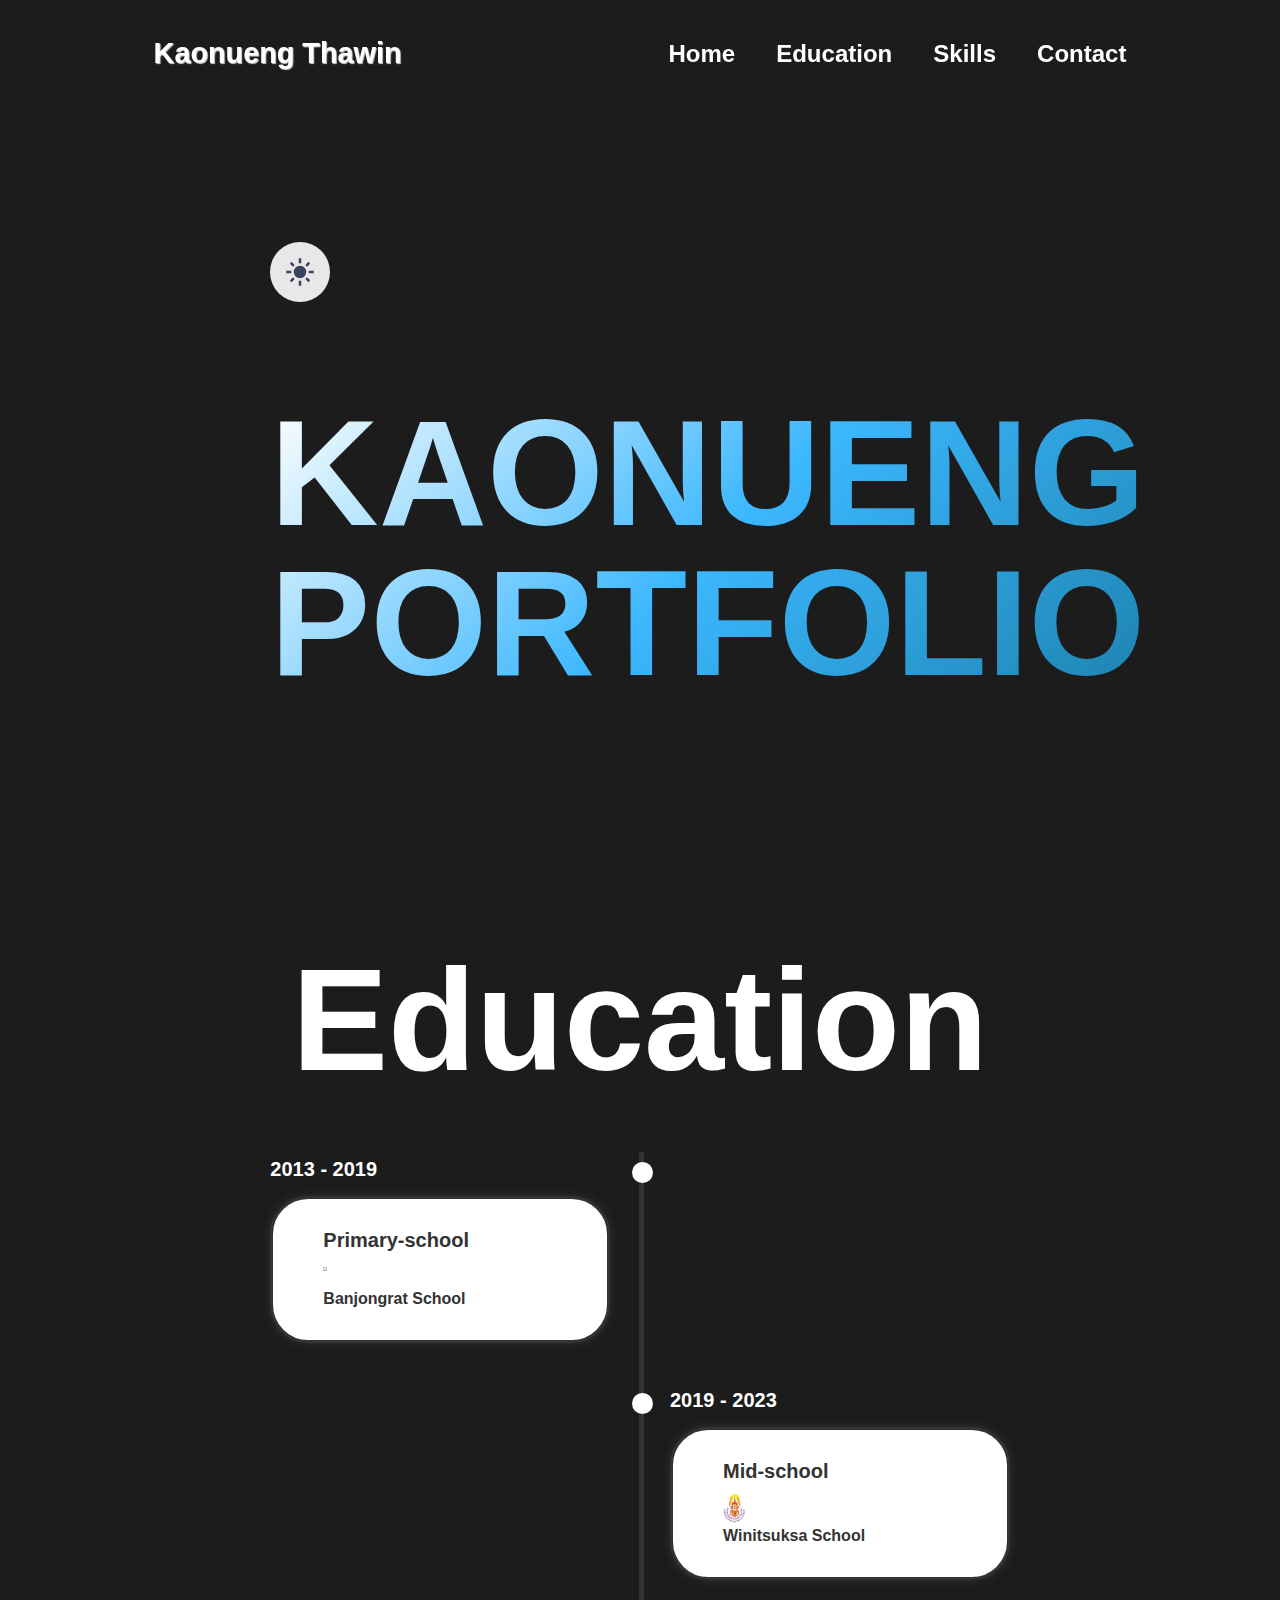
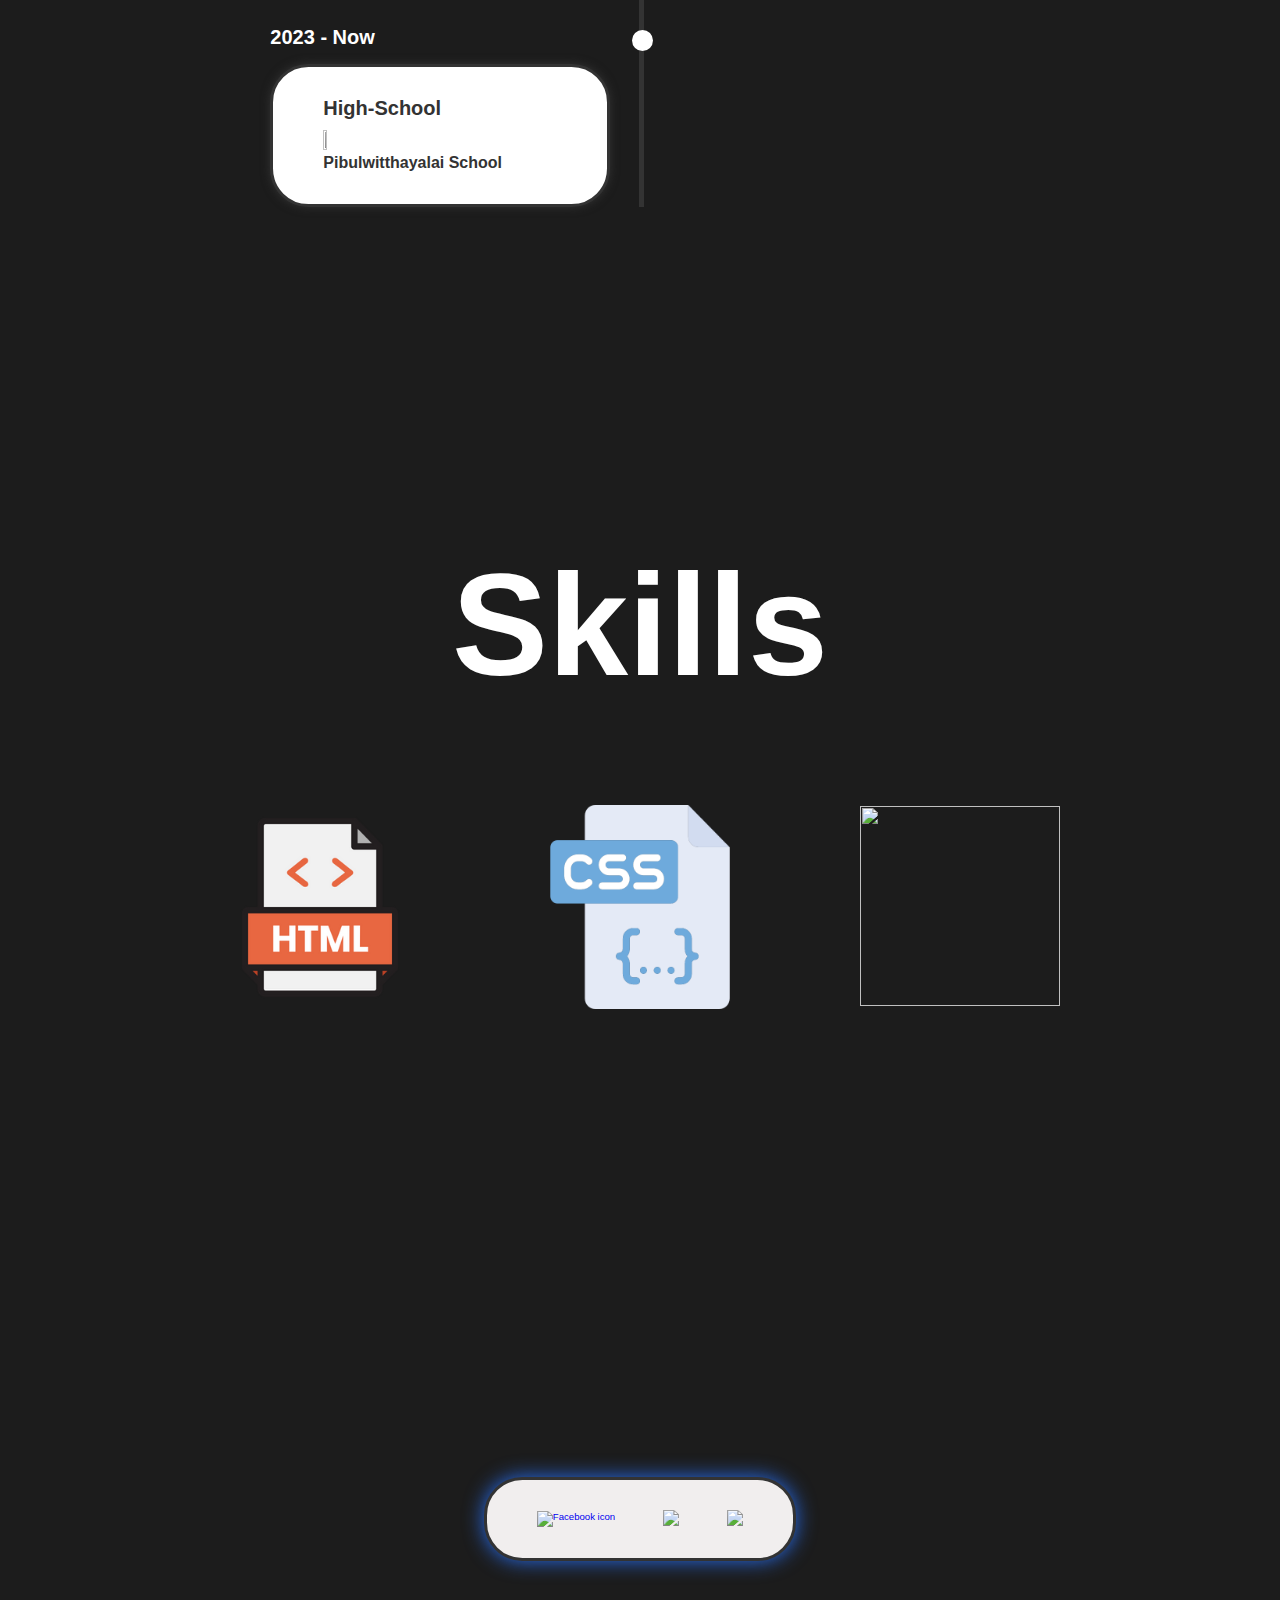
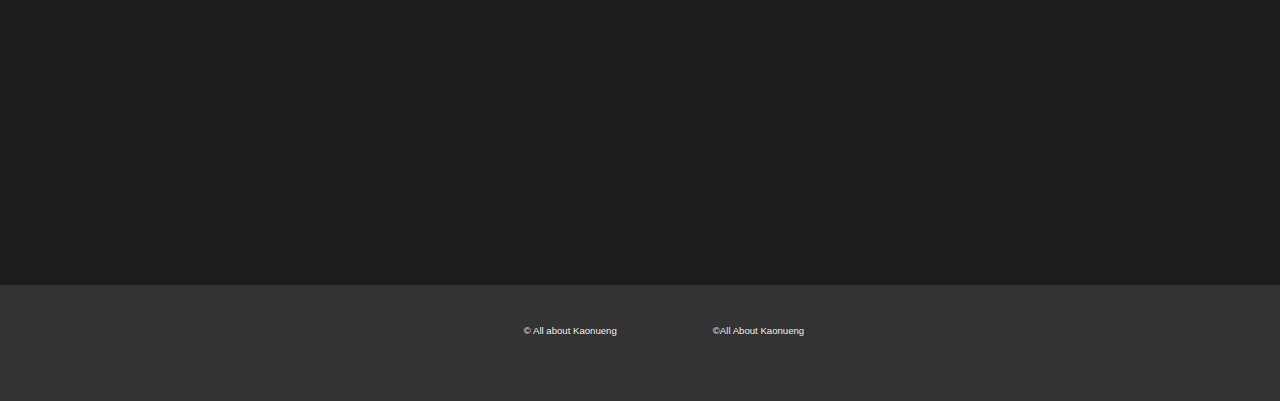
==== index.html @ 50117361 "my commit" ====
<!DOCTYPE html>
<html lang="en">

<head>
    <meta charset="UTF-8">
    <meta name="viewport" content="width=device-width, initial-scale=1.0">
    <link href='https://unpkg.com/boxicons@2.1.4/css/boxicons.min.css' rel='stylesheet'>
    <link rel="stylesheet" href="style.css">
    <title> Kaonueng-Portfolio </title>
    <script type="text/javascript" src="script.js" defer></script>
</head>

<body class="darkmode">

    <header class="header">
        <a href="#home" class="logo">Kaonueng
            Thawin
        </a>


        <nav class="navbar" id="navbar">
            <a class="nav-list" id="Home-list" href="#home">Home</a>
            <a class="nav-list" id="Education-list" href="#education">Education</a>
            <a class="nav-list" id="Skill-list" href="#skill">Skills</a>
            <a class="nav-list" id="Contact-list" href="#contact">Contact</a>
        </nav>
    </header>
    <section class="darkmode-all">

        <section class="home" id="home">
            <button id="theme-switch" class="theme-switch">
                <svg xmlns="http://www.w3.org/2000/svg" height="30px" viewBox="0 -960 960 960" width="50px" fill="">
                    <path
                        d="M480-120q-150 0-255-105T120-480q0-150 105-255t255-105q14 0 27.5 1t26.5 3q-41 29-65.5 75.5T444-660q0 90 63 153t153 63q55 0 101-24.5t75-65.5q2 13 3 26.5t1 27.5q0 150-105 255T480-120Z" />
                </svg>
                <svg xmlns="http://www.w3.org/2000/svg" height="30px" viewBox="0 -960 960 960" width="50px" fill="">
                    <path
                        d="M480-280q-83 0-141.5-58.5T280-480q0-83 58.5-141.5T480-680q83 0 141.5 58.5T680-480q0 83-58.5 141.5T480-280ZM200-440H40v-80h160v80Zm720 0H760v-80h160v80ZM440-760v-160h80v160h-80Zm0 720v-160h80v160h-80ZM256-650l-101-97 57-59 96 100-52 56Zm492 496-97-101 53-55 101 97-57 59Zm-98-550 97-101 59 57-100 96-56-52ZM154-212l101-97 55 53-97 101-59-57Z" />
                </svg>
            </button>
            <div class="home-content">
                <h1 class="home-size">Kaonueng
                    <br>
                    Portfolio
                </h1>
            </div>
        </section>
        <section class="darkmode-all" id="education">
            <h2 class="heading">Education</h2>

            <div class="timeline-items">

                <div class="timeline-item">
                    <div class="timeline-dot"></div>
                    <div class="timeline-date">2013 - 2019</div>
                    <div class="timeline-content1">
                        <h3 class="base">Primary-school</h3>
                        <img src="https://www.banjongrat.ac.th/wp-content/uploads/2024/08/%E0%B9%82%E0%B8%A5%E0%B9%82%E0%B8%81%E0%B9%89-60-%E0%B8%9B%E0%B8%B5-500x500-2.png"
                            width="240px" height="270px">
                        <p class="base"> Banjongrat School</p>
                    </div>

                </div>

                <div class="timeline-item">
                    <div class="timeline-dot"></div>
                    <div class="timeline-date">2019 - 2023</div>
                    <div class="timeline-content2">
                        <h3> Mid-school</h3>
                        <img src="winit.jpg" width="240px" height="270px">
                        <p class="base">Winitsuksa School</p>
                    </div>
                </div>
                <div class="timeline-item">
                    <div class="timeline-dot"></div>
                    <div class="timeline-date">2023 - Now</div>
                    <div class="timeline-content3">
                        <h3> High-School</h3>
                        <img src="https://upload.wikimedia.org/wikipedia/th/3/37/PBlogo.gif" alt="">
                        <p class="base">Pibulwitthayalai School</p>
                    </div>
                </div>
            </div>
        </section>
        <section class="darkmode-all">

            <section class="skill" id="skill">
                <h2 class="heading">Skills</h2>

                <div class="skill-container">
                    <div class="skill-box1">
                        <div class="skill-info1">
                            <img class="image-size" src="image (1).png" width="200px" height="300px">
                            <p> </p>
                        </div>
                    </div>

                    <div class="skill-box2">
                        <div class="skill-info2">
                            <h4></h4>
                            <img class="image-size" src="image (2).png" width="200px" height="300px">
                            <p></p>
                        </div>
                    </div>
                    <div class="skill-box3">
                        <div class="skill-info3">
                            <h4></h4>
                            <img class="image-size" src="https://cdn-icons-png.flaticon.com/512/136/136530.png" alt=""
                                width="200px" height="200px">
                        </div>
                    </div>
                </div>
            </section>
        </section>
        <section class="contact" id="contact">
            <h2 class="contact-head"></h2>
            <div class="social-container">
                <nav class="social">

                    <div class="ig">
                        <a href="https://www.instagram.com/tn_thawin/" target="_blank">
                            <img class="image-size"
                                src="https://cdn.iconscout.com/icon/free/png-256/free-instagram-logo-icon-download-in-svg-png-gif-file-formats--share-image-chat-social-media-pack-logos-icons-1466166.png?f=webp"
                                alt="Facebook icon" width="200px"> </a>
                    </div>
                    <div class="fb">
                        <a href="https://www.facebook.com/kaonueng.thawin" target="_blank">
                            <img class="image-size" src="https://img.icons8.com/ios11/512/facebook-new.png"
                                width="200px"> </a>
                    </div>
                    <div class="git">
                        <a href="https://github.com/Thawin2551" target="_blank">
                            <img class="image-size" src="https://cdn-icons-png.flaticon.com/512/25/25231.png"
                                width="200px"> </a>
                    </div>
                </nav>
            </div>
            </div>
        </section>
    </section>
    <footer class="footer">
        <div class="social">

            <p class="copyright">
            <p>&copy; All about Kaonueng</p>
            </p>
            &copy;All About Kaonueng
        </div>
    </footer>
</body>

</html>
---- style.css ----
#menu-icon {
    display: none;
}

*{
    margin: 0;
    padding: 0;
    box-sizing: border-box;
    text-decoration: none;
    border: none;
    outline: none;
    scroll-behavior: smooth;
    font-family: sans-serif;
    background-color :;
}

html{
    font-size: 60%;
    overflow-x: hidden;
}

body{
    background-color: #ffffff;
    color: #333;
    background-color: var(--base-color);
    color:var(--text-color);
    background:var(--)
}
.header{
    position: fixed;
    top: -1px;
    left: 0;
    width: 100%;
    padding: 4rem 12% 4rem;
    background: #ffffff transparent;
    backdrop-filter: blur(10px);
    display: flex;
    justify-content: space-between;
    align-items: center;
    z-index: 5;
}
.logo{
    font-size: 3rem;
    color: #333;
    font-weight: 800;
    cursor: pointer;
    transition: 0.3s ease;
    text-shadow: 1px 1px 1px #D3D3D3;
    color:var(--text-color)
}

.logo:hover{
    transform: scale(1.2);
} 

.logo span{
    text-shadow: 0 0 25px #EDEDED;
    text-shadow: 1px 1px 1px #D3D3D3;
    text-shadow: 1px 4px 1px #D3D3D3;
    text-shadow: 1px 2px 1px #D3D3D3;
    text-shadow: 1px 3px 1px #D3D3D3;
}
.navbar{
    color:var(--text-color)
    
}
.navbar a{
    
    font-size: 2.5rem;
    color: #333;
    margin-left: 4rem;
    font-weight: bold;
    border-bottom: 3px solid transparent;
    color:var(--text-color);
    transition: 0.3s ease-in-out;
    
}
.navbar:hover{
    transform: scale(1.1); 
    transition: 0.4s ease-in-out;
}
#Home-list:hover{
    color:orange;
    transition: 0.3s ease-in-out;
    animation-name: move;
    text-decoration: underline;
}
#Education-list:hover{
    color:rgb(31, 145, 198);
    transition: 0.3s ease-in-out;
    text-decoration: underline
}
#Skill-list:hover{
    color:rgb(38, 188, 46);
    transition: 0.3s ease-in-out;
    text-decoration:    underline;
}
#Contact-list:hover{
    color:rgb(189, 161, 161);
    transition: 0.3s ease-in-out;
    text-decoration: underline;
}
.navbar a.active{
    color: #414833;
    border-bottom: 3px solid #414833;
}

section{
    min-height: 60vh;
    padding: 10rem 12% 10rem;
    margin-bottom: 0;
    
}
/*
*/
.section{
    background-color: #000000;
    color: #333;
    background-color:var(--text-color);
    color:var(--text-color)
}








.span{
    color: #333;
}
.logo span{
    color: #333;
}
.home-content h3{
    margin-bottom: 2rem;
    margin-top: 1rem;
    font-size: 3.5rem;
}
.home-content h1{ /* font size ของ Kaonueng-PortFolio*/
    font-size: 7.5rem;
    font-weight: bold;
    margin-top: 10rem;
    line-height: 1;
    transition: 0.3s;
    text-transform: uppercase;
  background-image: linear-gradient(
    -225deg,
    #ffffff 0%,
    #3cb7fe 29%,
    #127194 67%,
    #ffffff 100%
  );
  background-size: auto auto;
  background-clip: border-box;
  background-size: 200% auto;
  color: #fff;
  background-clip: text;
  -webkit-text-fill-color: transparent;
  -webkit-background-clip: text;
  -webkit-text-fill-color: transparent;
  animation: textclip 4s linear infinite;
  display: inline-block;
      font-size: 150px;
      background-image: linear-gradient(
        
      );
}
.home-content:hover{
    transform: scale(1.1);
    transition: 0.3s ease;
}
.home-content p{
    font-size: 1.5rem;
    font-weight: bold;
    line-height: 1.8;
    max-width: 1000px;
}

.social-icons{
    display: inline-flex;
    justify-content: center;
    align-items: center;
    gap: 20px;
    background: transparent;
    font-size: 2.5rem;
    border-radius: 50%;
    color: #333;
    margin: 3rem 1.5rem 3rem 0;
    transition: 0.3s ease-in-out;
}

.footer{
    position: relative;
    bottom: 0;
    width: 100%;
    padding: 40px 0;
    background-color: #333;
}

.footer .social{
    text-align: center;
    padding-bottom: 25px;
    color: #ededed;
}
.footer .social a{
    font-size: 40px;
    color: #EDEDED;
    border: 1px solid #ededed;
    width: 45px;
    height: 43px;
    display: inline-block;
    text-align: center;
    border-radius: 50%;
    margin: 0 10px;
    transition: 0.3s ease-in-out;
}
.footer .social a:hover{
    transform: scale(1.2)translateX(-10px);
    background-color: #EDEDED;
    color: #333;
    box-shadow: 0 0 25px #EDEDED;
}
.footer ul{
    margin-top: 0;
    padding: 0;
    font-size: 18px;
    line-height: 1.6;
    margin-bottom: 0;
    text-align: center;
    color: #EDEDED;
    list-style: none;
}

.social-icons a{
    color: #333;
    transform: scale(1.3)translateY(-5px);
    box-shadow: 0 0 25px #333;
    background-color: transparent;
    width: 35px;
    height: 35px;
    border-radius: 50%;
    border: solid #333 1px;
    display: grid;
    place-items: center;
} 

.social-icons a:hover{
    transform: scale(1.5);
    transition: 0.3s ease-out;
    background-color: #333;
    color: #EDEDED;
}

.btn{
    display: inline-block;
    padding: 1rem 2.8rem;
    background: #333;
    box-shadow: 0 0 25px #333;
    border-radius: 2px solid transparent;
    font-size: 1.6rem;
    color: #EDEDED;
    border: 2px solid transparent;
    letter-spacing: 0.1rem;
    font-weight: bold;
    transition: 0.3s ease-in-out;
    cursor: pointer;
}
.btn:hover{
    transform: scale(1.1);
    box-shadow: 0 0 50px #414833 ;
    background-color: #414833;
}
.btn-group{
    display: flex;
    align-items: center;
    gap: 1.5rem;
}
.btn-group a:nth-of-type(2){
    background-color: #EDEDED;
    color: #333;
    border: 2px solid #333;
    box-shadow: 0 0 25px transparent;
}
.btn-group a:nth-of-type(2):hover{
    box-shadow: 0 0 25px #333;
    background: #333;
    color: #EDEDED;
}

.heading{
    position: relative;
    font-size: 15rem;
    text-align: center;
    margin: 5rem 0;
    color:rgb(0, 0, 0)
    color:var(--text-color);
}
.heading {
  position: relative;
}

.education{
    padding: 100px 15px;
    background-color: #ffffff;
    
    
}

.education h2{
    margin-bottom: 5rem;
    color:var(--text-color)
}

.timeline-items{
    max-width: 1200px;
    margin: auto;
    display: flex;
    flex-wrap: wrap;
    position: relative; 
    
}

.timeline-items:before{
    content: "";
    position: absolute;
    width: 5px;
    height: 100%;
    background-color: #333;
    left: calc(50% - 1px);
}

.timeline-item{
    margin-bottom: 40px;
    width: 100%;
    position: relative;
}
.timeline-item:last-child{
    margin-bottom: 0;
}
.timeline-item:nth-child(odd){
    padding-right: calc(50% + 30px);
}
.timeline-item:nth-child(even){
    padding-left: calc(50% + 30px);
}
.timeline-dot{
    height: 21px;
    width: 21px;
    background-color: #010000;
    box-shadow: 0 0 25px #333
                0 0 50px #333;
    position: absolute;
    left: calc(50% - 8px);
    border-radius: 50%;
    top: 10px;
    background-color: var(--text-color);
}

.timeline-date{
    font-size: 20px;
    font-weight: bold;
    color: #333;
    margin: 6px 0 15px;
    color:var(--text-color)
}
.timeline-content1{
    background-color: #ffffff;
    border: 3px solid #333;
    padding: 30px 50px;
    border-radius: 4rem;
    box-shadow: 0 0 10px #333;
    cursor: pointer;
    transition: 0.3s ease-in-out;
}
.timeline-content1:hover{
    transform: scale(1.05);
    box-shadow: 0 0 50px rgb(65, 66, 65);
    border: 3px solid rgb(0, 255, 132);
}

.timeline-content1 img{
    width: 10%;
    height: 10%;
}

.timeline-content1 h3{
    font-size: 20px;
    color: #333;
    margin: 0 0 10px;
    font-weight: bold;
}
.timeline-content1 p{
    color: #333;
    font-size: 16px;
    font-weight: bold;
    line-height: 22px;
}
.timeline-content2{
    background-color: #ffffff;
    border: 3px solid #333;
    padding: 30px 50px;
    border-radius: 4rem;
    box-shadow: 0 0 10px #333;
    cursor: pointer;
    transition: 0.3s ease-in-out;
}
.timeline-content2:hover{
    transform: scale(1.05);
    box-shadow: 0 0 50px rgb(240, 48, 80);
    border:3px solid yellow;

}

.timeline-content2 img{
    width: 10%;
    height: 10%;
}

.timeline-content2 h3{
    font-size: 20px;
    color: #333;
    margin: 0 0 10px;
    font-weight: bold;
}
.timeline-content2 p{
    color: #333;
    font-size: 16px;
    font-weight: bold;
    line-height: 22px;
}
.timeline-content3{
    background-color: #ffffff;
    border: 3px solid #333;
    padding: 30px 50px;
    border-radius: 4rem;
    box-shadow: 0 0 10px #333;
    cursor: pointer;
    transition: 0.3s ease-in-out;
}
.timeline-content3:hover{
    transform: scale(1.05);
    box-shadow: 0 0 50px rgb(72, 160, 21);
    border: 3px solid rgb(244, 13, 13);
}

.timeline-content3 img{
    width: 10%;
    height: 10%;
}

.timeline-content3 h3{
    font-size: 20px;
    color: #333;
    margin: 0 0 10px;
    font-weight: bold;
}
.timeline-content3 p{
    color: #333;
    font-size: 16px;
    font-weight: bold;
    line-height: 22px;
}

::-webkit-scrollbar{
    width: 15px;
}
::-webkit-scrollbar-thumb{
    background-color: #bbbbbb;
}
::-webkit-scrollbar-track{
    background-color: #D3D3D3;
    width: 50px;
}
.heading{
    cursor: pointer;
    transition: 0.3s ease-in-out;
}
.heading:hover{
    transform: scale(1.1);
    box-shadow: #3b66d2;
    
}

.skill{
    background: #ffffff;
    color: #333;
    color:var(--text-color);
    background-color: var(--base-color);
}
.skill h2{
    margin-bottom: 5rem;
    color: #333;
    color:var(--text-color)
}

.skill-container{
    display: flex;
    /* grid-template-columns: repeat(2,1fr); */
    align-items: center;
    gap: 2.5rem;
    justify-content: center;
}
.skill-box1{
    background-color: #ffffff;
    
    cursor: pointer;
    transition: 0.4s ease-in-out;
    background-color: var(--base-color);
}
.skill-box1:hover{
    background-color: #d97517;
    
    border: 2px solid #b83a14;
    box-shadow: 0 0 25px #b83a14;
    transform: scale(1.05);
    transition: 0.3s;
}
.skill-box2{
    background-color: #ffffff;
    
    cursor: pointer;
    transition: 0.4s ease-in-out;
    background-color: var(--base-color);
}
.skill-box2:hover{
    background-color: #286ded;
    
    border: 2px solid #264de4;
    box-shadow: 0 0 25px #264de4;
    transform: scale(1.03);
    transition: 0.3s;
}
.skill-box1 .skill-info1{
    display: flex;
    flex-direction: column;
    text-align: left;
    max-height: 300px;
    justify-content: left;
    align-items: baseline;
    padding: 5rem 5rem;
    
    
}
.skill-box2 .skill-info2{
    display: flex;
    flex-direction: column;
    text-align: left;
    max-height: 300px;
    justify-content: left;
    align-items: baseline;
    padding: 5rem 5rem;
    
    
}
.skill-box3{
    display: flex;
    flex-direction: column;
    text-align: left;
    max-height: 300px;
    justify-content: left;
    align-items: baseline;
    padding: 5rem 5rem; 
}
.skill-box3:hover {
    background-color: #eec642;
    
    border: 2px solid #f3b720;
    box-shadow: 0 0 25px #e49526;
    transform: scale(1.03);
    transition: 0.3s;
}

.skill-info1 h4{
    font-size: 3rem;
    font-weight: bold;
    line-height: 2;
}
.skill-info1:hover h4{
    color: #b83a14;
    font-size: 3rem;
    font-weight: bold;
    line-height: 2;
}
.skill-info2 h4{
    font-size: 3rem;
    font-weight: bold;
    line-height: 2;
}
.skill-info2:hover h4{
    color: #264de4;
    font-size: 3rem;
    font-weight: bold;
    line-height: 2;
}
.skill-info1 p{
    font-size: 1.6rem;
    font-weight: bold;
    max-height: 100px;
    line-height: 1.7;
    margin: auto;
    justify-content: center;
}
.skill-info2 p{
    font-size: 1.6rem;
    font-weight: bold;
    max-height: 100px;
    line-height: 1.7;
    margin: auto;
    justify-content: center;
}


.contact {
    justify-content: center;
    display: flex;
    flex-wrap: nowrap;
    align-items: center;
    transition: 0.3s ease-in-out;
}
.social{
    justify-content: center;
    display: flex;
    align-items: center;
    gap: 5rem;
}
.social-container{
    background-color: #f1eeee;
    border: 3px solid #333;
    padding: 30px 50px;
    border-radius: 4rem;
    box-shadow: 0 0 20px #286ded;
    cursor: pointer;
    transition: 0.3s ease-in-out;;
    background-color:
}
.social-container:hover{
    transform: scale(1.05);
    box-shadow: 0 0 50px #333;
    border: 3px solid #333;
}
.fb:hover{
    transform: scale(1.1);
    transition: 0.3s ease-in-out;
}
.ig:hover{
    transform: scale(1.1);
    transition: 0.3s ease-in-out;
}
.git:hover{
    transform: scale(1.1);
    transition: 0.3s ease-in-out;
}

@media(max-width:991px){
    .header{
        padding: 2rem 3%;
        font-size: 0.3rem;
    }
    .heading{
        font-size: 9rem;
    }
    .home-content h1{
        font-size:100px
    }
    section{
        padding: 10rem 3% 2rem;
    }
    .navbar {
        display:flex;
        flex-direction: row
    }
    .timeline-item::before{
        left: 7px;
    } 
    .timeline-item:nth-child(odd){
        padding-right: 0;
        text-align: left;
    }
    .timeline-item:nth-child(odd),
    .timeline-item:nth-child(even){
        padding-left: 37px;
    }
    .timeline-dot{
        left: 0;
    }
    .skill{
        padding-bottom: 7rem;
        flex-wrap: wrap;
    }
    .HTML .CSS{
        grid-template-columns: repeat(1,1fr);
    }
    
    .footer {
        padding: 2rem 3%;
    }
    /* #menu-icon {
        display: none;
    } */
    
    .skill-container{
        display: flex;
        justify-content: center;
        align-items: center;
        flex-direction: column;
    }
    .social{
        justify-content: center;
        align-items: center;
        display: flex;
        flex-direction: column;
        gap: 1rem;
    }
}
@media(max-width:895px){
    #menu-icon{
        display: block;
        font-size: 30px;
        
    }
    .home{
        flex-direction: column-reverse;
        margin: 5rem 4rem;
    }
    .home-content h3{
        font-size: 8rem;
        margin-top: 3rem;
    }
    .home-content p{
        max-width: 600px;
        margin: 0 auto;
    }
    .skill h2{
        margin-bottom: 3rem;
    }
    .contact{
        background-color: #ffffff;
        background-color: var(--base-color);
    }
    .contact h2{
        margin-bottom: 3rem;
        color: #333;
    }
}
@media (max-width:700px) {
    .home-content h1{
        font-size:80px;
    }
    .navbar a{
        font-size: 2rem;
        margin-left: 2rem;
    }
    .logo{
        font-size: 2.5rem;
    }
}
@media (max-width:525px) {
    .home-content h1{
        font-size:60px;
    }
    .navbar a{
        font-size: 1.5rem;
        margin-left: 1rem;
        display: flex;
    }
    .logo {
        font-size: 2rem;
    }
}
@media (max-width: 480px) {
   section{
         padding: 10rem 3% 2rem;
         min-height: 50vh;
   }
   .image-size{
       width: 100px;
       height: 100px;
   }
   .heading{
       padding: 2rem 3%;
       font-size: 50px;
   }
}
@media (max-width:360px){
    section {
        padding: 10rem 3% 2rem;
        min-height: 10vh;
    }
    .header{
        padding: 2rem 3%;
        font-size: 20px;
    }
    .heading{
        font-size: 5rem;
    }
    .navbar a{
        font-size: 1.2rem;
        margin-left: 1rem;
    }
    .logo {
        font-size: 1.5rem;
        flex-wrap: nowrap;
    }
    .home-content h1{
        font-size:47px;
    }
    section{
        padding: 10rem 3% 2rem;
    }
    
    .timeline-item::before{
        left: 7px;
    } 
    .timeline-item:nth-child(odd){
        padding-right: 0;
        text-align: left;
    }
    .timeline-item:nth-child(odd),
    .timeline-item:nth-child(even){
        padding-left: 37px;
    }
    .timeline-date{
        font-size: 1.5rem;
    }
    .timeline-dot{
        left: 0;
        
    }
    .skill{
        padding-bottom: 7rem;
        flex-wrap: wrap;
    }
    .HTML .CSS{
        grid-template-columns: repeat(1,1fr);
    }
    
    .footer {
        padding: 2rem 3%;
    }
    .theme-switch{
        height: 30px;
        width: 30px;
        margin-top: 10;
    }

    /*
    #menu-icon {
        display: none;
    } 
    */
    
    .skill-container{
        display: flex;
        justify-content: center;
        align-items: center;
        flex-direction: column;
    }
    .social {
        justify-content: center;
        align-items: center;
        display: flex;
        flex-direction: column;
    }
    .image-size{
        width: 100px;
        height: 100px;
    }
}
:root{
    --base-color:rgb(255, 255, 255);
    --base-variant:#e8e9ed;
    --text-color:#111528;
    --secondary-text:#232738;
    --primary-color:#3a435d;
    --accent-color:#0071ff;
}
.darkmode{
    --base-color:rgb(28, 28, 28);
    --base-variant:hsl(0, 4%, 91%);
    --text-color:#ffffff;
    --secondary-text:#c6c6c6;
    --primary-color:#3a435d;
    --accent-color:#0071ff;
    --background--color:
}
#theme-switch{
    height: 60px;
    width: 60px;
    margin-top:50px;
    padding:0;
    border-radius: 50%;
    border:color white;
    background-color: var(--base-variant);
    display:flex;
    justify-content: center;
    align-items: center ;
}
#theme-switch svg{
    fill: var(--primary-color);
}
#theme-switch svg:last-child{
    display: none;
}
.darkmode #theme-switch svg:first-child{
    display: none;
}
.darkmode #theme-switch svg:last-child{
    display: block;
}

.darkmode-all{
    background-color: var(--base-color);
    
}



@keyframes textclip {
    to {
      background-position: 200% center;
    }
  }
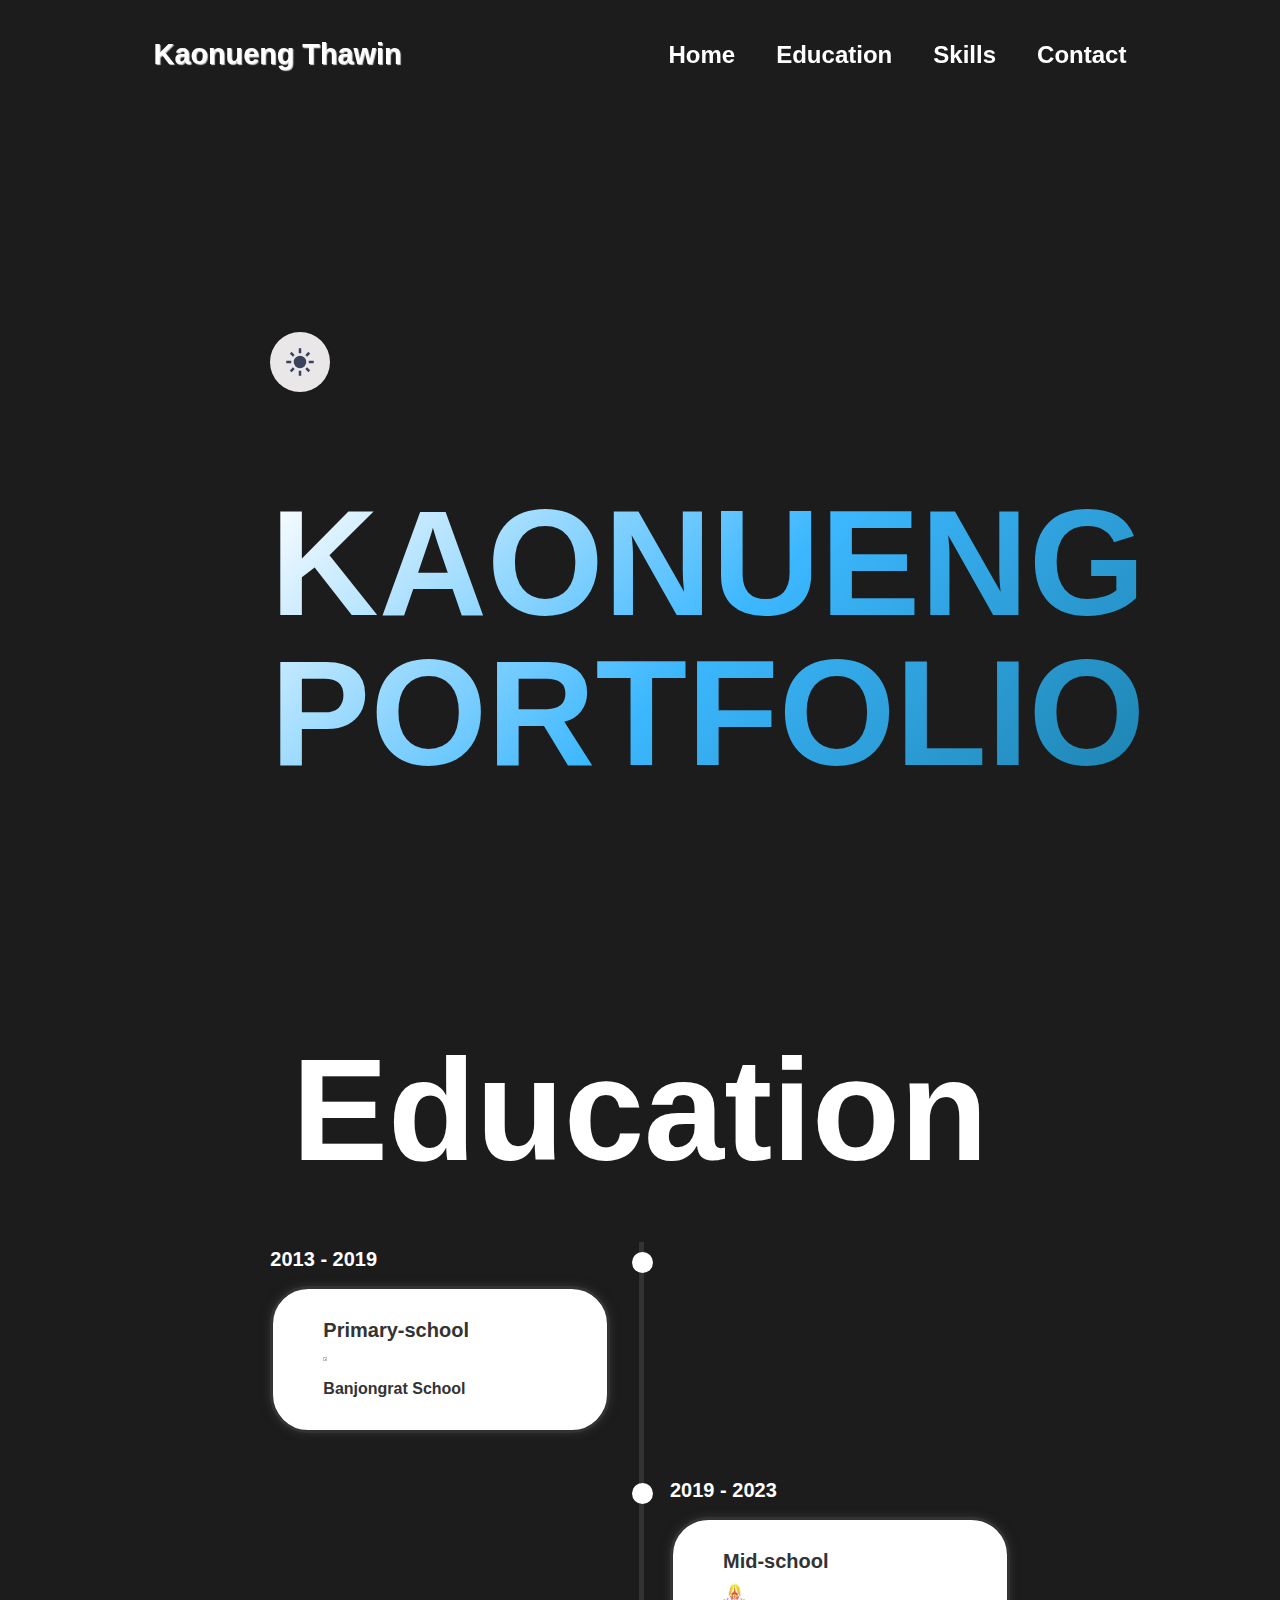
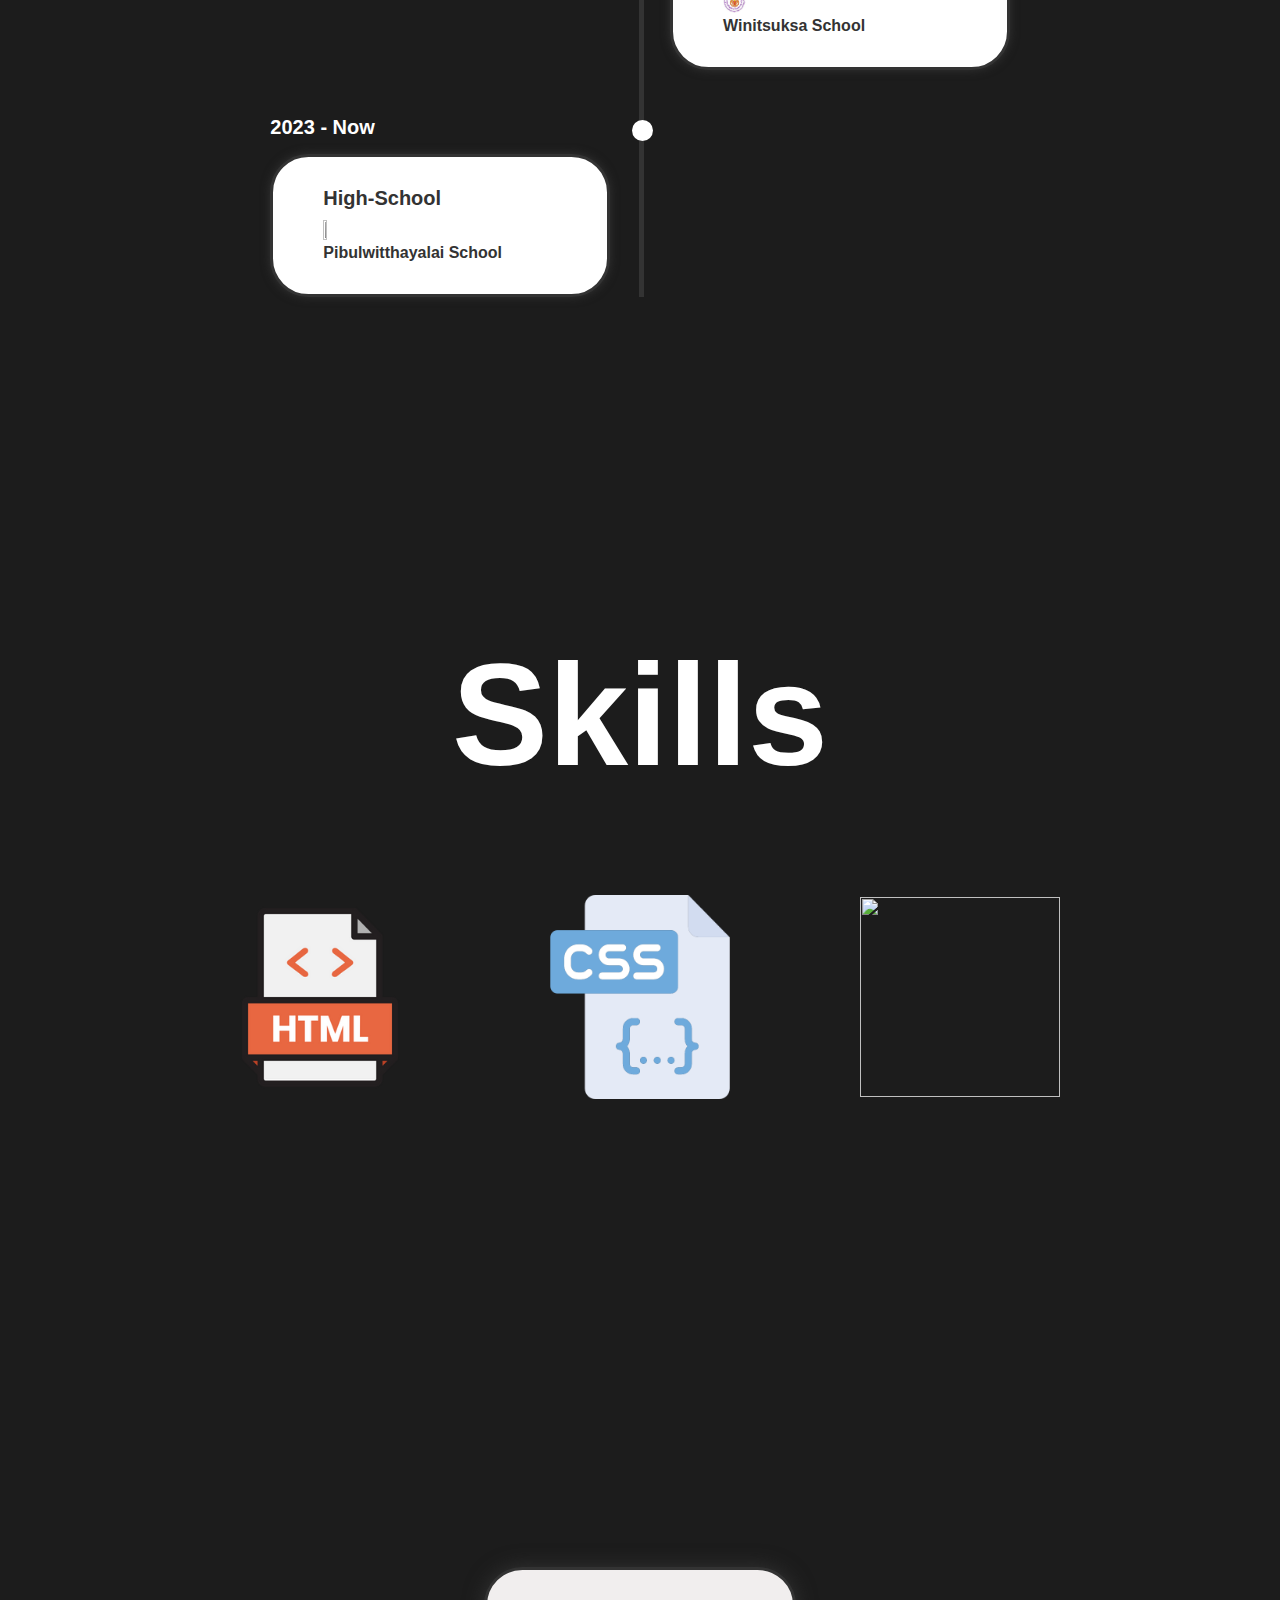
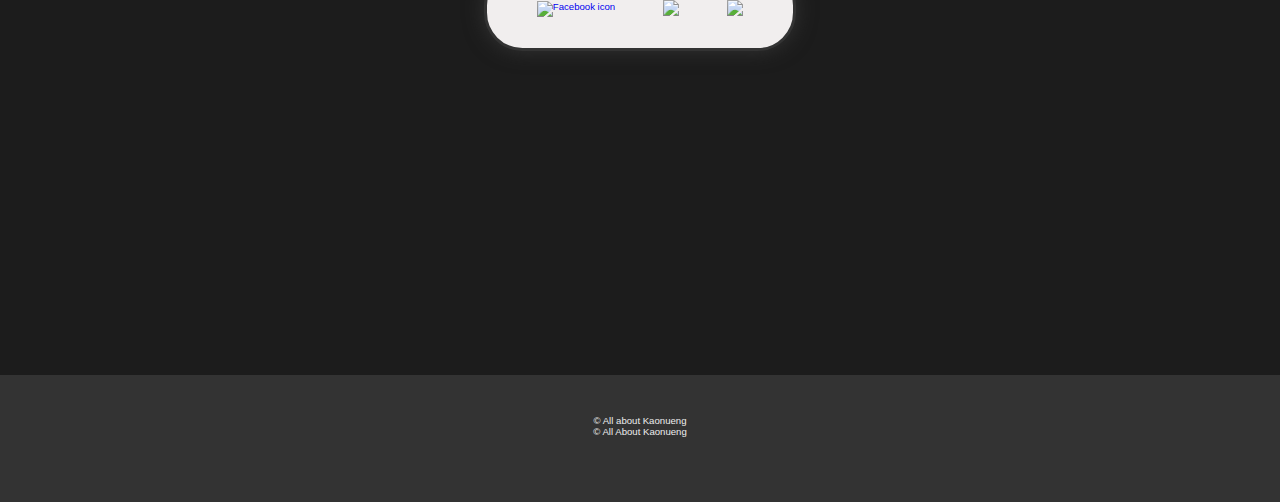
==== commit bb586fa7: "commit" ====
--- a/index.html
+++ b/index.html
@@ -13,36 +13,35 @@
 <body class="darkmode">
 
     <header class="header">
-        <a href="#home" class="logo">Kaonueng
-            Thawin
-        </a>
-
+        
+        <a href="#home" class="logo" id="move-burger">Kaonueng Thawin</a>
 
         <nav class="navbar" id="navbar">
-            <a class="nav-list" id="Home-list" href="#home">Home</a>
-            <a class="nav-list" id="Education-list" href="#education">Education</a>
-            <a class="nav-list" id="Skill-list" href="#skill">Skills</a>
-            <a class="nav-list" id="Contact-list" href="#contact">Contact</a>
+
+                    <a class="nav-list" id="Home-list" href="#home">Home</a>
+                    <a class="nav-list" id="Education-list" href="#education">Education</a>
+                    <a class="nav-list" id="Skill-list" href="#skill">Skills</a>
+                    <a class="nav-list" id="Contact-list" href="#contact">Contact</a>  
+                
         </nav>
     </header>
     <section class="darkmode-all">
 
         <section class="home" id="home">
             <button id="theme-switch" class="theme-switch">
-                <svg xmlns="http://www.w3.org/2000/svg" height="30px" viewBox="0 -960 960 960" width="50px" fill="">
-                    <path
+                <div class="dark-light">
+                    <svg  class="darkmode-radius" xmlns="http://www.w3.org/2000/svg" height="30px" viewBox="0 -960 960 960" width="50px" fill="">
+                        <path
                         d="M480-120q-150 0-255-105T120-480q0-150 105-255t255-105q14 0 27.5 1t26.5 3q-41 29-65.5 75.5T444-660q0 90 63 153t153 63q55 0 101-24.5t75-65.5q2 13 3 26.5t1 27.5q0 150-105 255T480-120Z" />
-                </svg>
-                <svg xmlns="http://www.w3.org/2000/svg" height="30px" viewBox="0 -960 960 960" width="50px" fill="">
-                    <path
+                    </svg>
+                    <svg  class="darkmode-radius" xmlns="http://www.w3.org/2000/svg" height="30px" viewBox="0 -960 960 960" width="50px" fill="">
+                        <path
                         d="M480-280q-83 0-141.5-58.5T280-480q0-83 58.5-141.5T480-680q83 0 141.5 58.5T680-480q0 83-58.5 141.5T480-280ZM200-440H40v-80h160v80Zm720 0H760v-80h160v80ZM440-760v-160h80v160h-80Zm0 720v-160h80v160h-80ZM256-650l-101-97 57-59 96 100-52 56Zm492 496-97-101 53-55 101 97-57 59Zm-98-550 97-101 59 57-100 96-56-52ZM154-212l101-97 55 53-97 101-59-57Z" />
-                </svg>
+                    </svg>
+                </div>
             </button>
             <div class="home-content">
-                <h1 class="home-size">Kaonueng
-                    <br>
-                    Portfolio
-                </h1>
+                <h1 class="home-size"> Kaonueng <br> Portfolio </h1>
             </div>
         </section>
         <section class="darkmode-all" id="education">
@@ -85,30 +84,32 @@
         <section class="darkmode-all">
 
             <section class="skill" id="skill">
-                <h2 class="heading">Skills</h2>
+                <h2 class="heading" id="skills">Skills</h2>
 
                 <div class="skill-container">
-                    <div class="skill-box1">
-                        <div class="skill-info1">
-                            <img class="image-size" src="image (1).png" width="200px" height="300px">
-                            <p> </p>
-                        </div>
-                    </div>
+            
+                                <div class="skill-box1">
+                                    <div class="skill-info1">
+                                        <img class="image-size" src="image (1).png" width="200px" height="300px">
+                                        <p> </p>
+                                    </div>
+                                </div>
 
-                    <div class="skill-box2">
-                        <div class="skill-info2">
-                            <h4></h4>
-                            <img class="image-size" src="image (2).png" width="200px" height="300px">
-                            <p></p>
-                        </div>
-                    </div>
-                    <div class="skill-box3">
-                        <div class="skill-info3">
-                            <h4></h4>
-                            <img class="image-size" src="https://cdn-icons-png.flaticon.com/512/136/136530.png" alt=""
-                                width="200px" height="200px">
-                        </div>
-                    </div>
+                                <div class="skill-box2">
+                                    <div class="skill-info2">
+                                        <h4></h4>
+                                        <img class="image-size" src="image (2).png" width="200px" height="300px">
+                                        <p></p>
+                                    </div>
+                                </div>
+
+                                <div class="skill-box3">
+                                    <div class="skill-info3">
+                                        <h4></h4>
+                                        <img class="image-size" src="https://cdn-icons-png.flaticon.com/512/136/136530.png" alt=""
+                                        width="200px" height="200px">
+                                    </div>
+                                </div>
                 </div>
             </section>
         </section>
@@ -116,23 +117,25 @@
             <h2 class="contact-head"></h2>
             <div class="social-container">
                 <nav class="social">
+                
+                                <div class="ig" id="move-social">
+                                    <a href="https://www.instagram.com/tn_thawin/" target="_blank">
+                                        <img class="image-size"
+                                        src="https://cdn.iconscout.com/icon/free/png-256/free-instagram-logo-icon-download-in-svg-png-gif-file-formats--share-image-chat-social-media-pack-logos-icons-1466166.png?f=webp"
+                                        alt="Facebook icon" width="200px"> </a>
+                                </div>
 
-                    <div class="ig">
-                        <a href="https://www.instagram.com/tn_thawin/" target="_blank">
-                            <img class="image-size"
-                                src="https://cdn.iconscout.com/icon/free/png-256/free-instagram-logo-icon-download-in-svg-png-gif-file-formats--share-image-chat-social-media-pack-logos-icons-1466166.png?f=webp"
-                                alt="Facebook icon" width="200px"> </a>
-                    </div>
-                    <div class="fb">
-                        <a href="https://www.facebook.com/kaonueng.thawin" target="_blank">
-                            <img class="image-size" src="https://img.icons8.com/ios11/512/facebook-new.png"
-                                width="200px"> </a>
-                    </div>
-                    <div class="git">
-                        <a href="https://github.com/Thawin2551" target="_blank">
-                            <img class="image-size" src="https://cdn-icons-png.flaticon.com/512/25/25231.png"
-                                width="200px"> </a>
-                    </div>
+                                <div class="fb" id="move-social">
+                                    <a href="https://www.facebook.com/kaonueng.thawin" target="_blank">
+                                        <img class="image-size" src="https://img.icons8.com/ios11/512/facebook-new.png"
+                                        width="200px"> </a>
+                                </div>
+
+                                <div class="git" id="move-social">
+                                    <a href="https://github.com/Thawin2551" target="_blank">
+                                        <img class="image-size" src="https://cdn-icons-png.flaticon.com/512/25/25231.png"
+                                        width="200px"> </a>
+                                </div>
                 </nav>
             </div>
             </div>
@@ -140,11 +143,14 @@
     </section>
     <footer class="footer">
         <div class="social">
-
-            <p class="copyright">
-            <p>&copy; All about Kaonueng</p>
-            </p>
-            &copy;All About Kaonueng
+            <div>
+                <p class="copyright">
+                    <p class="copyright">&copy; All about Kaonueng</p>
+                </p>
+                <p class="copyright">
+                    &copy; All About Kaonueng
+                </p>
+            </div> 
         </div>
     </footer>
 </body>
--- a/style.css
+++ b/style.css
@@ -1,7 +1,4 @@
 
-#menu-icon {
-    display: none;
-}
 
 *{
     margin: 0;
@@ -25,29 +22,39 @@
     color: #333;
     background-color: var(--base-color);
     color:var(--text-color);
-    background:var(--)
+    background:var(--);
+    min-height: 100vh;
 }
 .header{
-    position: fixed;
+    /*
+    */
+
     top: -1px;
     left: 0;
     width: 100%;
     padding: 4rem 12% 4rem;
     background: #ffffff transparent;
+    
     backdrop-filter: blur(10px);
     display: flex;
     justify-content: space-between;
     align-items: center;
     z-index: 5;
+    position: sticky;
+    
 }
 .logo{
     font-size: 3rem;
     color: #333;
     font-weight: 800;
     cursor: pointer;
-    transition: 0.3s ease;
+    transition: 0.5s ease;
     text-shadow: 1px 1px 1px #D3D3D3;
-    color:var(--text-color)
+    color:var(--text-color);
+    position: relative;
+    
+    
+    
 }
 
 .logo:hover{
@@ -61,10 +68,13 @@
     text-shadow: 1px 2px 1px #D3D3D3;
     text-shadow: 1px 3px 1px #D3D3D3;
 }
+
+
 .navbar{
     color:var(--text-color)
     
 }
+
 .navbar a{
     
     font-size: 2.5rem;
@@ -73,13 +83,53 @@
     font-weight: bold;
     border-bottom: 3px solid transparent;
     color:var(--text-color);
-    transition: 0.3s ease-in-out;
-    
-}
+    transition: 0.5s ease-in-out;
+    
+}
+
 .navbar:hover{
     transform: scale(1.1); 
     transition: 0.4s ease-in-out;
 }
+
+/* Hamburger-Bar*/
+.ham-menu{ 
+    display: inline-block;
+    cursor: pointer;
+        
+
+    }
+    
+    .bar1, .bar2, .bar3 {
+        width: 35px;
+        height: 5px;
+        background-color: #333;
+        background-color: var(--text-color);
+        margin: 6px 0;
+        transition: 0.4s;
+
+        
+    }
+    
+    /* Rotate first bar */
+    .change .bar1 {
+        transform: translate(0, 11px) rotate(-45deg);
+    }
+    
+    /* Fade out the second bar */
+    .change .bar2 {opacity: 0;}
+    
+    /* Rotate last bar */
+    .change .bar3 {
+        transform: translate(0, -11px) rotate(45deg);
+    }
+
+    .menu-active{
+        display: block !important;
+        list-style: none;
+    }
+
+
 #Home-list:hover{
     color:orange;
     transition: 0.3s ease-in-out;
@@ -137,7 +187,7 @@
 .home-content h3{
     margin-bottom: 2rem;
     margin-top: 1rem;
-    font-size: 3.5rem;
+    font-size:10;
 }
 .home-content h1{ /* font size ของ Kaonueng-PortFolio*/
     font-size: 7.5rem;
@@ -146,12 +196,13 @@
     line-height: 1;
     transition: 0.3s;
     text-transform: uppercase;
-  background-image: linear-gradient(
-    -225deg,
-    #ffffff 0%,
-    #3cb7fe 29%,
-    #127194 67%,
-    #ffffff 100%
+
+background-image: linear-gradient(
+        -225deg,
+        #ffffff 0%,
+        #3cb7fe 29%,
+        #127194 67%,
+        #ffffff 100%
   );
   background-size: auto auto;
   background-clip: border-box;
@@ -164,13 +215,42 @@
   animation: textclip 4s linear infinite;
   display: inline-block;
       font-size: 150px;
-      background-image: linear-gradient(
-        
+      
+}
+
+
+
+
+.home-content h1:hover{
+    transform: scale(1.2);
+    transition: 0.3s ease;
+    background-image: linear-gradient(
+        -225deg,
+       
+        
+        var(--base-color) 0%,
+        var(--accent-color) 29%,
+        var(--primary-color) 67%,
+        var(--base-color) 100%
+        /*
+        #ffffff 0%,
+        #fe3c6c 29%,
+        #e11f32 67%,
+        #ffffff 100%
+        */
       );
-}
-.home-content:hover{
-    transform: scale(1.1);
-    transition: 0.3s ease;
+      background-size: auto auto;
+      background-clip: border-box;
+      background-size: 200% auto;
+      color: #fff;
+      background-clip: text;
+      -webkit-text-fill-color: transparent;
+      -webkit-background-clip: text;
+      -webkit-text-fill-color: transparent;
+      animation: textclip 4s linear infinite;
+      display: inline-block;
+          font-size: 150px;
+
 }
 .home-content p{
     font-size: 1.5rem;
@@ -295,7 +375,7 @@
     font-size: 15rem;
     text-align: center;
     margin: 5rem 0;
-    color:rgb(0, 0, 0)
+    color:rgb(0, 0, 0);
     color:var(--text-color);
 }
 .heading {
@@ -478,9 +558,13 @@
     cursor: pointer;
     transition: 0.3s ease-in-out;
 }
+
 .heading:hover{
     transform: scale(1.1);
     box-shadow: #3b66d2;
+    border-bottom: #0676ff solid 7px;;
+    border-radius: 7%;
+    
     
 }
 
@@ -495,6 +579,7 @@
     color: #333;
     color:var(--text-color)
 }
+
 
 .skill-container{
     display: flex;
@@ -502,7 +587,12 @@
     align-items: center;
     gap: 2.5rem;
     justify-content: center;
-}
+    position: relative;
+    
+    
+}
+
+
 .skill-box1{
     background-color: #ffffff;
     
@@ -515,9 +605,11 @@
     
     border: 2px solid #b83a14;
     box-shadow: 0 0 25px #b83a14;
-    transform: scale(1.05);
-    transition: 0.3s;
-}
+    
+    transition: 0.3s ease-in-out;
+    margin: 0 30px;
+}
+
 .skill-box2{
     background-color: #ffffff;
     
@@ -531,8 +623,27 @@
     border: 2px solid #264de4;
     box-shadow: 0 0 25px #264de4;
     transform: scale(1.03);
-    transition: 0.3s;
-}
+    transition: 0.3s ease-in-out;
+    margin: 0 30px;
+}
+
+.skill-box3{
+    background-color: #ffffff;
+    
+    cursor: pointer;
+    transition: 0.4s ease-in-out;
+    background-color: var(--base-color);
+}
+.skill-box3:hover {
+    background-color: #eec642;
+    
+    border: 2px solid #f3b720;
+    box-shadow: 0 0 25px #e49526;
+    transform: scale(1.03);
+    transition: 0.3s ease-in-out;
+    margin: 0 30px;
+}
+
 .skill-box1 .skill-info1{
     display: flex;
     flex-direction: column;
@@ -555,7 +666,7 @@
     
     
 }
-.skill-box3{
+.skill-box3 .skill-info3{
     display: flex;
     flex-direction: column;
     text-align: left;
@@ -564,53 +675,6 @@
     align-items: baseline;
     padding: 5rem 5rem; 
 }
-.skill-box3:hover {
-    background-color: #eec642;
-    
-    border: 2px solid #f3b720;
-    box-shadow: 0 0 25px #e49526;
-    transform: scale(1.03);
-    transition: 0.3s;
-}
-
-.skill-info1 h4{
-    font-size: 3rem;
-    font-weight: bold;
-    line-height: 2;
-}
-.skill-info1:hover h4{
-    color: #b83a14;
-    font-size: 3rem;
-    font-weight: bold;
-    line-height: 2;
-}
-.skill-info2 h4{
-    font-size: 3rem;
-    font-weight: bold;
-    line-height: 2;
-}
-.skill-info2:hover h4{
-    color: #264de4;
-    font-size: 3rem;
-    font-weight: bold;
-    line-height: 2;
-}
-.skill-info1 p{
-    font-size: 1.6rem;
-    font-weight: bold;
-    max-height: 100px;
-    line-height: 1.7;
-    margin: auto;
-    justify-content: center;
-}
-.skill-info2 p{
-    font-size: 1.6rem;
-    font-weight: bold;
-    max-height: 100px;
-    line-height: 1.7;
-    margin: auto;
-    justify-content: center;
-}
 
 
 .contact {
@@ -631,28 +695,37 @@
     border: 3px solid #333;
     padding: 30px 50px;
     border-radius: 4rem;
-    box-shadow: 0 0 20px #286ded;
+    box-shadow: 0 0 20px #333;
     cursor: pointer;
     transition: 0.3s ease-in-out;;
-    background-color:
-}
+    
+}
+
 .social-container:hover{
-    transform: scale(1.05);
-    box-shadow: 0 0 50px #333;
+    transform: scale(1.0);
+    box-shadow: 0 0 50px #1159d5;
     border: 3px solid #333;
+}
+
+#move-social {
+    transition: 0.3s ease-in-out;
 }
 .fb:hover{
     transform: scale(1.1);
     transition: 0.3s ease-in-out;
+    margin: 0 20px;
 }
 .ig:hover{
     transform: scale(1.1);
     transition: 0.3s ease-in-out;
+    margin: 0 20px;
 }
 .git:hover{
-    transform: scale(1.1);
-    transition: 0.3s ease-in-out;
-}
+    transform: scale(1.08);
+    transition: 0.3s ease-in-out;
+    margin: 0 20px;
+}
+
 
 @media(max-width:991px){
     .header{
@@ -760,6 +833,7 @@
 @media (max-width:525px) {
     .home-content h1{
         font-size:60px;
+        
     }
     .navbar a{
         font-size: 1.5rem;
@@ -768,6 +842,9 @@
     }
     .logo {
         font-size: 2rem;
+    }
+    .section{
+        padding: 3rem 3% 2rem;
     }
 }
 @media (max-width: 480px) {
@@ -786,7 +863,7 @@
 }
 @media (max-width:360px){
     section {
-        padding: 10rem 3% 2rem;
+        padding: 0.5rem 3% 2rem;
         min-height: 10vh;
     }
     .header{
@@ -801,14 +878,14 @@
         margin-left: 1rem;
     }
     .logo {
-        font-size: 1.5rem;
+        font-size: 2rem;
         flex-wrap: nowrap;
     }
     .home-content h1{
-        font-size:47px;
+        font-size:46px
     }
     section{
-        padding: 10rem 3% 2rem;
+        padding: 3rem 3% 2rem;
     }
     
     .timeline-item::before{
@@ -868,7 +945,66 @@
         width: 100px;
         height: 100px;
     }
-}
+    .copyright {
+        font-size: 1.5rem;
+    }
+}
+@media only screen and (max-width:360px) {
+
+
+    .header {
+        font-size: 100px;
+        
+    }
+    .navbar {
+        display: flex;
+        flex-direction: column;
+        
+        right: 0;
+        margin:1.5rem;
+        font-size: 10rem;
+        margin-top: 5rem;
+        gap:2rem;
+        
+        
+        
+    }
+    .nav-list{
+        border-bottom:black solid;
+        font-size: 2rem;
+        right: 0;
+        font-size: 1.5rem;
+        justify-content: flex-start;
+    
+    }
+    .logo{
+        position:fixed;
+        top:0;
+        margin:2rem;
+        font-size: 2rem;
+        
+    }
+    section{
+        padding: 0.5rem 3% 2rem;
+    }
+    .home-content h1{
+        font-size: 42px;
+        justify-content: center;
+        
+       
+        
+    }
+    .copyright {
+        font-size: 1.5rem;
+    }
+   
+}
+
+
+
+
+
+
 :root{
     --base-color:rgb(255, 255, 255);
     --base-variant:#e8e9ed;
@@ -889,7 +1025,7 @@
 #theme-switch{
     height: 60px;
     width: 60px;
-    margin-top:50px;
+    margin-top:30px;
     padding:0;
     border-radius: 50%;
     border:color white;
@@ -897,7 +1033,10 @@
     display:flex;
     justify-content: center;
     align-items: center ;
-}
+    
+   
+}
+
 #theme-switch svg{
     fill: var(--primary-color);
 }
@@ -913,7 +1052,7 @@
 
 .darkmode-all{
     background-color: var(--base-color);
-    
+    transition: 0.5s ease-in-out;
 }
 
 
@@ -921,5 +1060,6 @@
 @keyframes textclip {
     to {
       background-position: 200% center;
+      
     }
   }
